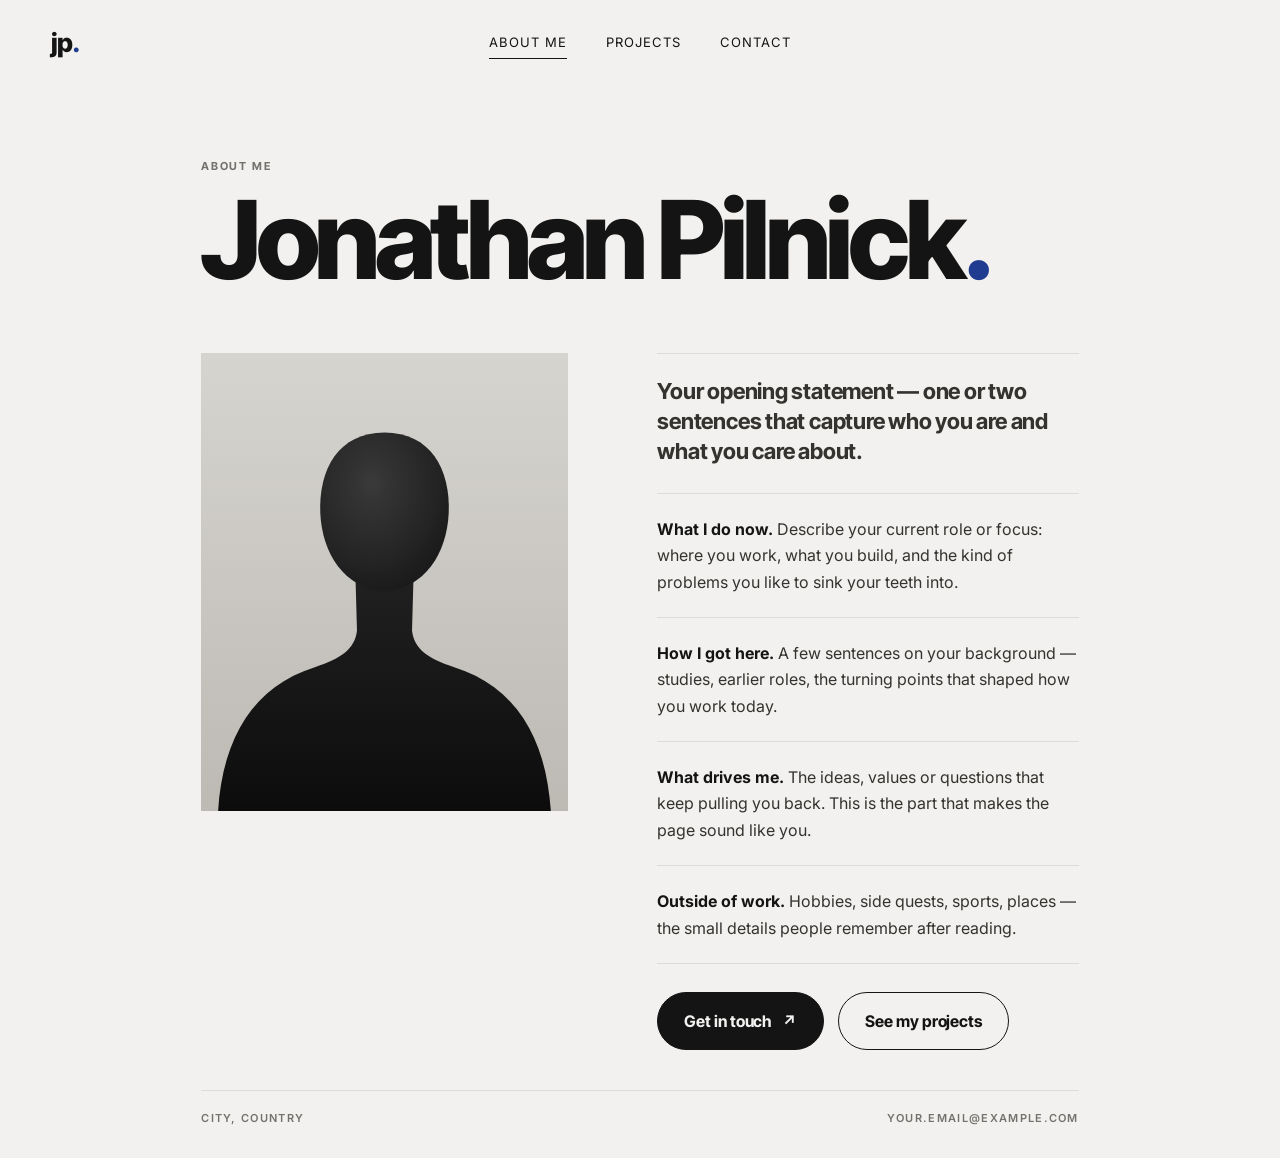
==== about.html @ 5bc0de1e "Add personal website (home, about, projects, contact)" ====
<!doctype html>
<html lang="en">
<head>
  <meta charset="utf-8">
  <meta name="viewport" content="width=device-width, initial-scale=1">
  <title>About — Jonathan Pilnick</title>
  <meta name="description" content="About Jonathan Pilnick.">
  <link rel="icon" href="favicon.svg" type="image/svg+xml">
  <link rel="preconnect" href="https://fonts.googleapis.com">
  <link rel="preconnect" href="https://fonts.gstatic.com" crossorigin>
  <link href="https://fonts.googleapis.com/css2?family=Inter:wght@400;500;600;700&family=Inter+Tight:wght@600;700;800&family=Instrument+Serif:ital@0;1&display=swap" rel="stylesheet">
  <link rel="stylesheet" href="style.css">
</head>
<body>

  <header class="site-header">
    <a class="logo" href="index.html" aria-label="Home">jp<span class="dot">.</span></a>
    <nav class="nav" aria-label="Main">
      <a href="about.html" aria-current="page">About me</a>
      <a href="projects.html">Projects</a>
      <a href="contact.html">Contact</a>
    </nav>
    <span class="spacer"></span>
  </header>

  <main class="page about">
    <span class="eyebrow rise">About me</span>
    <h1 class="display rise" style="--i:1">Jonathan Pilnick<span class="dot">.</span></h1>

    <div class="about-grid">
      <figure class="about-photo rise" style="--i:2">
        <!-- Uses the same portrait.png as the home page -->
        <img src="portrait.png" alt="Portrait of Jonathan Pilnick"
             onerror="this.onerror=null;this.src='portrait-placeholder.svg'">
      </figure>

      <!-- EDIT: your story. Each paragraph starts with a bold lead-in. -->
      <div class="about-text rise" style="--i:3">
        <p class="lead">Your opening statement — one or two sentences that capture who you are and what you care about.</p>

        <p><strong>What I do now.</strong> Describe your current role or focus: where you work, what you build, and the kind of problems you like to sink your teeth into.</p>

        <p><strong>How I got here.</strong> A few sentences on your background — studies, earlier roles, the turning points that shaped how you work today.</p>

        <p><strong>What drives me.</strong> The ideas, values or questions that keep pulling you back. This is the part that makes the page sound like you.</p>

        <p><strong>Outside of work.</strong> Hobbies, side quests, sports, places — the small details people remember after reading.</p>

        <div class="about-cta">
          <a class="btn" href="contact.html">Get in touch <span class="arrow">↗</span></a>
          <a class="btn ghost" href="projects.html">See my projects</a>
        </div>
      </div>
    </div>
  </main>

  <footer class="site-footer narrow">
    <div class="inner">
      <span data-text="location">City, Country</span>
      <a data-href="email" data-text="email" href="#">your.email@example.com</a>
    </div>
  </footer>

  <script src="main.js"></script>
</body>
</html>
---- style.css ----
/* ==========================================================================
   Jonathan Pilnick — personal site
   Colors and fonts live here. Change --accent to re-theme the whole site.
   ========================================================================== */

:root {
  --bg: #F2F1EF;          /* warm off-white page */
  --surface: #F6F5F3;     /* cards */
  --ink: #141414;         /* main text */
  --ink-2: #34332f;       /* body text */
  --muted: #74726c;       /* labels */
  --line: #dddbd6;        /* hairlines */
  --accent: #2B4CA3;      /* circle behind portrait */
  --accent-ink: #1F3C91;  /* the dot, numbers, hovers */

  --font-display: "Inter Tight", "Helvetica Neue", Arial, sans-serif;
  --font-body: "Inter", "Helvetica Neue", Arial, sans-serif;
  --font-serif: "Instrument Serif", Georgia, "Times New Roman", serif;

  --gutter: clamp(16px, 4vw, 60px);
  --ease: cubic-bezier(.2, .7, .2, 1);
}

*, *::before, *::after { box-sizing: border-box; margin: 0; padding: 0; }
html { -webkit-text-size-adjust: 100%; }
body {
  background: var(--bg);
  color: var(--ink);
  font-family: var(--font-body);
  font-size: 16px;
  line-height: 1.65;
  -webkit-font-smoothing: antialiased;
  text-rendering: optimizeLegibility;
  min-height: 100vh;
  min-height: 100svh;
  display: flex;
  flex-direction: column;
  overflow-x: hidden;
}
a { color: inherit; text-decoration: none; }
img { display: block; max-width: 100%; }
::selection { background: var(--accent); color: #fff; }
:focus-visible { outline: 2px solid var(--accent-ink); outline-offset: 3px; border-radius: 2px; }

.dot { color: var(--accent-ink); }
.arrow { display: inline-block; transition: transform .25s var(--ease); }
a:hover .arrow { transform: translate(2px, -2px); }

.eyebrow {
  font-family: var(--font-display);
  font-size: 11px;
  font-weight: 700;
  letter-spacing: .16em;
  text-transform: uppercase;
  color: var(--muted);
}

/* ---------- Header ---------- */
.site-header {
  display: grid;
  grid-template-columns: 1fr auto 1fr;
  align-items: center;
  padding: 26px var(--gutter);
  position: relative;
  z-index: 5;
}
.logo {
  justify-self: start;
  font-family: var(--font-display);
  font-weight: 800;
  font-size: 26px;
  letter-spacing: -.05em;
  line-height: 1;
}
.nav { display: flex; gap: clamp(18px, 3vw, 44px); }
.nav a {
  position: relative;
  font-size: 13px;
  letter-spacing: .08em;
  text-transform: uppercase;
  padding: 6px 0;
}
.nav a::after {
  content: "";
  position: absolute;
  left: 0; right: 0; bottom: 0;
  height: 1.5px;
  background: currentColor;
  transform: scaleX(0);
  transform-origin: left;
  transition: transform .35s var(--ease);
}
.nav a:hover::after,
.nav a[aria-current="page"]::after { transform: scaleX(1); }

/* ---------- Home hero ---------- */
.hero {
  flex: 1;
  display: grid;
  grid-template-columns: minmax(220px, 1fr) auto minmax(0, 1.2fr);
  grid-template-rows: 1fr auto;
  grid-template-areas:
    "intro    portrait name"
    "connect  portrait location";
  column-gap: clamp(28px, 4vw, 72px);
  padding: 0 var(--gutter);
  min-height: 560px;
}
.hero-intro { grid-area: intro; align-self: center; max-width: 250px; }
.hero-intro .lead {
  font-family: var(--font-display);
  font-weight: 700;
  font-size: 17px;
  line-height: 1.35;
  letter-spacing: -.01em;
  margin-bottom: 12px;
}
.hero-intro p { font-size: 14.5px; color: var(--ink-2); line-height: 1.6; }
.read-more {
  display: inline-block;
  margin-top: 16px;
  font-family: var(--font-display);
  font-weight: 700;
  font-size: 16px;
}

.hero-portrait {
  grid-area: portrait;
  align-self: end;
  justify-self: center;
  position: relative;
  --d: min(470px, 36vw, 64svh);
  width: var(--d);
  height: calc(var(--d) * 1.2);
  margin-top: 24px;
}
.hero-portrait .circle {
  position: absolute;
  top: 0; left: 0;
  width: var(--d);
  height: var(--d);
  border-radius: 50%;
  background: var(--accent);
}
.hero-portrait img {
  position: absolute;
  bottom: 0;
  left: 50%;
  transform: translateX(-50%);
  height: 88%;
  width: auto;
  max-width: 110%;
  object-fit: contain;
  object-position: bottom;
  filter: grayscale(1) contrast(1.05);
}

.hero-name-wrap { grid-area: name; align-self: center; container-type: inline-size; }
.hero-name {
  font-family: var(--font-display);
  font-weight: 800;
  font-size: min(21cqi, 140px);
  line-height: .86;
  letter-spacing: -.055em;
  margin-left: -.04em;
}

.hero-connect, .hero-location {
  align-self: end;
  padding-bottom: 26px;
  font-size: 12px;
}
.hero-connect { grid-area: connect; }
.hero-location { grid-area: location; text-align: right; }
.hero-connect .eyebrow, .hero-location .eyebrow { display: block; font-size: 10px; margin-bottom: 4px; color: var(--ink-2); }
.hero-connect .links { display: flex; gap: 4px 18px; flex-wrap: wrap; font-weight: 600; }
.hero-connect .links a:hover { color: var(--accent-ink); }

/* ---------- Inner pages ---------- */
.page { flex: 1; width: 100%; max-width: 1180px; margin: 0 auto; padding: clamp(40px, 8vh, 90px) var(--gutter) 40px; }
.page-head { text-align: center; max-width: 820px; margin: 0 auto clamp(48px, 8vh, 80px); }
.page-head .eyebrow { margin-bottom: 18px; display: block; }
.display {
  font-family: var(--font-display);
  font-weight: 800;
  font-size: clamp(46px, 7.4vw, 104px);
  line-height: .92;
  letter-spacing: -.05em;
}
.page-head .sub {
  margin: 22px auto 0;
  max-width: 480px;
  font-family: var(--font-serif);
  font-style: italic;
  font-size: clamp(18px, 2vw, 21px);
  line-height: 1.4;
  color: var(--ink-2);
}

/* ---------- About ---------- */
.about { max-width: 980px; }
.about .eyebrow { display: block; margin-bottom: 14px; }
.about .display { font-size: clamp(48px, 8.5vw, 112px); margin-bottom: clamp(40px, 7vh, 72px); }
.about-grid { display: grid; grid-template-columns: 1fr 1.15fr; gap: clamp(32px, 7vw, 90px); align-items: start; }
.about-photo {
  position: sticky;
  top: 28px;
  aspect-ratio: 4 / 5;
  background: linear-gradient(180deg, #d6d4cf, #bdbab4);
  overflow: hidden;
}
.about-photo img { width: 100%; height: 100%; object-fit: cover; object-position: center 25%; filter: grayscale(1) contrast(1.05); }
.about-text .lead {
  font-family: var(--font-display);
  font-weight: 700;
  font-size: clamp(19px, 2vw, 22px);
  line-height: 1.38;
  letter-spacing: -.01em;
  padding: 22px 0 26px;
  border-top: 1px solid var(--line);
}
.about-text p { color: var(--ink-2); padding: 22px 0; border-top: 1px solid var(--line); }
.about-text p strong { color: var(--ink); font-weight: 700; }
.about-cta {
  display: flex; gap: 14px; flex-wrap: wrap;
  padding-top: 28px; border-top: 1px solid var(--line);
}

/* ---------- Buttons ---------- */
.btn {
  display: inline-flex; align-items: center; justify-content: center; gap: 10px;
  font-family: var(--font-display);
  font-weight: 700;
  font-size: 16px;
  letter-spacing: -.005em;
  padding: 15px 26px;
  border-radius: 999px;
  border: 1.5px solid var(--ink);
  background: var(--ink);
  color: var(--bg);
  cursor: pointer;
  transition: background .25s var(--ease), border-color .25s var(--ease), color .25s var(--ease), transform .25s var(--ease);
}
.btn:hover { background: var(--accent-ink); border-color: var(--accent-ink); color: #fff; }
.btn:active { transform: scale(.98); }
.btn.ghost { background: transparent; color: var(--ink); }
.btn.ghost:hover { background: var(--ink); border-color: var(--ink); color: var(--bg); }
.btn.big { font-size: clamp(18px, 2.2vw, 22px); padding: 20px 38px; background: var(--accent); border-color: var(--accent); color: #fff; }
.btn.big:hover { background: var(--ink); border-color: var(--ink); }

/* ---------- Projects ---------- */
.projects { display: grid; grid-template-columns: repeat(2, minmax(0, 1fr)); gap: 24px; }
.project {
  display: flex; flex-direction: column;
  background: var(--surface);
  border: 1px solid var(--line);
  padding: clamp(24px, 3.4vw, 40px);
  transition: border-color .3s var(--ease), transform .3s var(--ease), box-shadow .3s var(--ease);
}
.project:hover { border-color: #bdbab3; transform: translateY(-3px); box-shadow: 0 14px 30px -18px rgba(20, 20, 20, .25); }
.project-top { display: flex; align-items: baseline; justify-content: space-between; gap: 16px; margin-bottom: 26px; }
.num { font-family: var(--font-display); font-weight: 700; font-size: 12px; color: var(--accent-ink); letter-spacing: .04em; }
.project-meta { font-size: 11px; font-weight: 600; letter-spacing: .14em; text-transform: uppercase; color: var(--muted); }
.project h2 {
  font-family: var(--font-display);
  font-weight: 700;
  font-size: clamp(24px, 2.6vw, 32px);
  line-height: 1.08;
  letter-spacing: -.035em;
  margin-bottom: 12px;
}
.project p { color: var(--ink-2); font-size: 15px; }
.tags { display: flex; flex-wrap: wrap; gap: 8px; margin: 22px 0 0; list-style: none; }
.tags li { font-size: 12px; padding: 4px 11px; border: 1px solid var(--line); border-radius: 999px; color: var(--ink-2); background: var(--bg); }
.project-link {
  margin-top: auto;
  padding-top: 26px;
  font-family: var(--font-display);
  font-weight: 700;
  font-size: 15px;
  align-self: flex-start;
}
.project-link:hover { color: var(--accent-ink); }

/* ---------- Contact ---------- */
.contact-actions { display: flex; flex-direction: column; align-items: center; gap: 16px; margin-bottom: clamp(56px, 10vh, 96px); }
.contact-actions .hint { font-size: 14px; color: var(--muted); display: flex; align-items: center; gap: 10px; flex-wrap: wrap; justify-content: center; }
.copy-btn {
  font: inherit; font-size: 13px; font-weight: 600;
  background: none; border: 0; border-bottom: 1px solid currentColor;
  color: var(--ink); cursor: pointer; padding: 0 0 1px;
}
.copy-btn:hover { color: var(--accent-ink); }
.contact-list { max-width: 760px; margin: 0 auto; list-style: none; border-top: 1px solid var(--line); }
.contact-list li { border-bottom: 1px solid var(--line); }
.contact-list a, .contact-list .row {
  display: flex; align-items: baseline; justify-content: space-between; gap: 16px;
  padding: 22px 4px;
}
.contact-list .value {
  font-family: var(--font-display);
  font-weight: 700;
  font-size: clamp(18px, 2.4vw, 26px);
  letter-spacing: -.025em;
  text-align: right;
  overflow-wrap: anywhere;
}
.contact-list a:hover .value { color: var(--accent-ink); }

/* ---------- Footer (inner pages) ---------- */
.site-footer {
  width: 100%;
  max-width: 1180px;
  margin: 0 auto;
  padding: 0 var(--gutter) 30px;
}
.site-footer .inner {
  display: flex; justify-content: space-between; gap: 16px; flex-wrap: wrap;
  border-top: 1px solid var(--line);
  padding-top: 18px;
  font-size: 11px;
  font-weight: 600;
  letter-spacing: .12em;
  text-transform: uppercase;
  color: var(--muted);
}
.site-footer a:hover { color: var(--ink); }
.site-footer.narrow { max-width: 980px; }

/* ---------- Entrance animation ---------- */
.rise { animation: rise .9s var(--ease) both; animation-delay: calc(var(--i, 0) * 90ms); }
@keyframes rise { from { opacity: 0; transform: translateY(18px); } to { opacity: 1; transform: none; } }
.pop { animation: pop 1s var(--ease) both; }
@keyframes pop { from { transform: scale(.85); opacity: 0; } to { transform: none; opacity: 1; } }
@media (prefers-reduced-motion: reduce) {
  .rise, .pop { animation: none; }
  .project, .btn, .arrow, .nav a::after { transition: none; }
}

/* ---------- Responsive ---------- */
@media (max-width: 900px) {
  .site-header { grid-template-columns: auto 1fr; padding-top: 20px; padding-bottom: 20px; }
  .site-header .spacer { display: none; }
  .nav { justify-self: end; gap: 18px; }
  .nav a { font-size: 12px; letter-spacing: .06em; }

  .hero {
    grid-template-columns: 1fr 1fr;
    grid-template-rows: auto auto auto auto;
    grid-template-areas:
      "name     name"
      "intro    intro"
      "portrait portrait"
      "connect  location";
    row-gap: 28px;
    min-height: 0;
    padding-top: 16px;
  }
  .hero-name { font-size: min(19cqi, 120px); }
  .hero-intro { max-width: 440px; }
  .hero-portrait { --d: min(78vw, 420px); margin-top: 0; }
  .hero-connect, .hero-location { padding-top: 18px; border-top: 1px solid var(--line); margin-top: -28px; }
  .hero-location { text-align: right; }

  .about-grid { grid-template-columns: 1fr; }
  .about-photo { position: relative; top: 0; max-width: 420px; }
  .projects { grid-template-columns: 1fr; }
}
@media (max-width: 560px) {
  .hero {
    grid-template-areas:
      "name     name"
      "intro    intro"
      "portrait portrait"
      "connect  connect"
      "location location";
  }
  .hero-location { text-align: left; border-top: 0; margin-top: -40px; padding-top: 0; }
}
@media (max-width: 420px) {
  .logo { font-size: 22px; }
  .nav { gap: 14px; }
  .nav a { font-size: 11px; letter-spacing: .04em; }
  .contact-list a, .contact-list .row { flex-direction: column; gap: 4px; }
  .contact-list .value { text-align: left; }
}
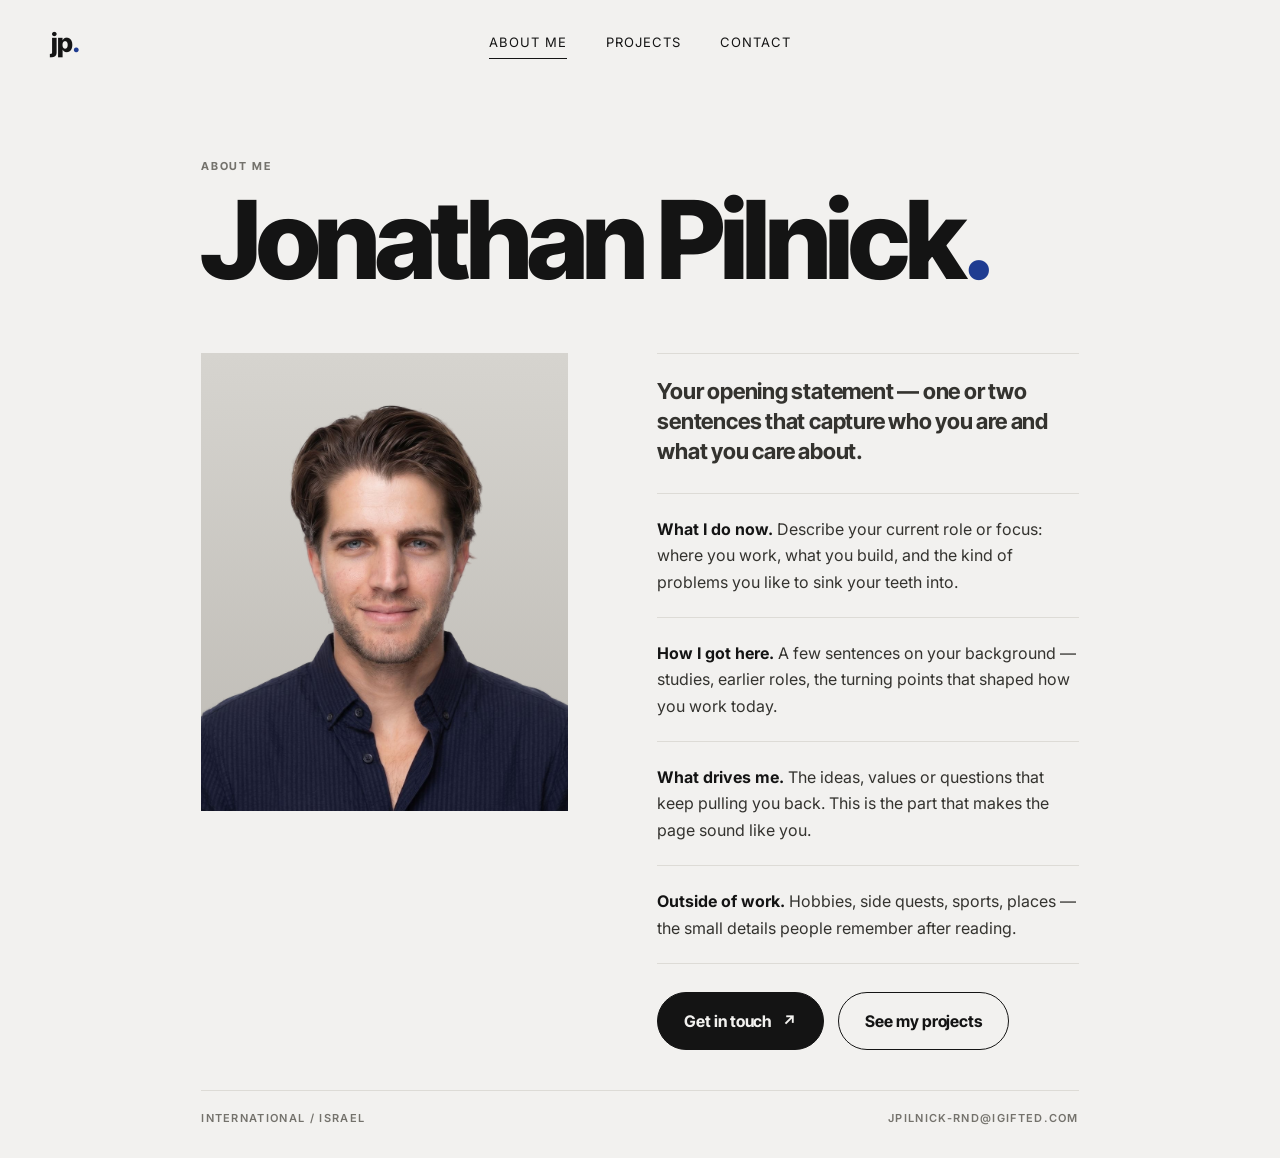
==== commit b4619f4e: "Add real details, home text and the four projects" ====
--- a/about.html
+++ b/about.html
@@ -56,8 +56,8 @@
 
   <footer class="site-footer narrow">
     <div class="inner">
-      <span data-text="location">City, Country</span>
-      <a data-href="email" data-text="email" href="#">your.email@example.com</a>
+      <span data-text="location">International / Israel</span>
+      <a data-href="email" data-text="email" href="mailto:jpilnick-rnd@igifted.com">jpilnick-rnd@igifted.com</a>
     </div>
   </footer>
 
--- a/style.css
+++ b/style.css
@@ -39,6 +39,7 @@
 }
 a { color: inherit; text-decoration: none; }
 img { display: block; max-width: 100%; }
+[hidden] { display: none !important; }
 ::selection { background: var(--accent); color: #fff; }
 :focus-visible { outline: 2px solid var(--accent-ink); outline-offset: 3px; border-radius: 2px; }
 
@@ -124,35 +125,52 @@
   font-size: 16px;
 }
 
+/* Portrait: a cut-out photo on the blue circle.
+   Below the circle's middle the photo is clipped to the circle;
+   above it the hair is free to break out of the top. */
 .hero-portrait {
   grid-area: portrait;
-  align-self: end;
+  align-self: center;
   justify-self: center;
   position: relative;
-  --d: min(470px, 36vw, 64svh);
+  --d: min(460px, 34vw, 58svh);         /* circle diameter */
+  --pop: calc(var(--d) * var(--pop-k, .12)); /* how far the head rises above the circle */
+  --c: calc(var(--pop) + var(--d) / 2);  /* circle centre (from top) */
   width: var(--d);
-  height: calc(var(--d) * 1.2);
-  margin-top: 24px;
+  height: calc(var(--d) + var(--pop));
+  margin: 24px 0 40px;
 }
 .hero-portrait .circle {
   position: absolute;
-  top: 0; left: 0;
+  top: var(--pop); left: 0;
   width: var(--d);
   height: var(--d);
   border-radius: 50%;
   background: var(--accent);
 }
+.hero-portrait .cutout {
+  position: absolute;
+  inset: 0;
+  -webkit-mask-image:
+    radial-gradient(circle at 50% var(--c), #000 calc(var(--d) / 2 - 1px), transparent calc(var(--d) / 2)),
+    linear-gradient(#000, #000);
+  -webkit-mask-size: 100% 100%, 100% var(--c);
+  -webkit-mask-repeat: no-repeat;
+  mask-image:
+    radial-gradient(circle at 50% var(--c), #000 calc(var(--d) / 2 - 1px), transparent calc(var(--d) / 2)),
+    linear-gradient(#000, #000);
+  mask-size: 100% 100%, 100% var(--c);
+  mask-repeat: no-repeat;
+}
 .hero-portrait img {
   position: absolute;
-  bottom: 0;
+  top: 0;
   left: 50%;
-  transform: translateX(-50%);
-  height: 88%;
-  width: auto;
-  max-width: 110%;
-  object-fit: contain;
-  object-position: bottom;
-  filter: grayscale(1) contrast(1.05);
+  translate: -50% 0;
+  width: calc(var(--d) * var(--img-k, 1.02));
+  max-width: none;
+  height: auto;
+  /* for a black-and-white photo add:  filter: grayscale(1) contrast(1.06); */
 }
 
 .hero-name-wrap { grid-area: name; align-self: center; container-type: inline-size; }
@@ -209,7 +227,7 @@
   background: linear-gradient(180deg, #d6d4cf, #bdbab4);
   overflow: hidden;
 }
-.about-photo img { width: 100%; height: 100%; object-fit: cover; object-position: center 25%; filter: grayscale(1) contrast(1.05); }
+.about-photo img { width: 100%; height: 100%; object-fit: contain; object-position: center bottom; }
 .about-text .lead {
   font-family: var(--font-display);
   font-weight: 700;
@@ -270,6 +288,22 @@
   margin-bottom: 12px;
 }
 .project p { color: var(--ink-2); font-size: 15px; }
+.badge {
+  display: inline-block;
+  align-self: flex-start;
+  margin-bottom: 16px;
+  padding: 5px 12px;
+  border-radius: 999px;
+  background: var(--accent-ink);
+  color: #fff;
+  font-size: 11px;
+  font-weight: 700;
+  letter-spacing: .1em;
+  text-transform: uppercase;
+}
+.sub-projects { list-style: none; margin-top: 22px; border-top: 1px solid var(--line); }
+.sub-projects li { padding: 12px 0; border-bottom: 1px solid var(--line); font-size: 14.5px; color: var(--ink-2); }
+.sub-projects strong { color: var(--ink); font-weight: 700; }
 .tags { display: flex; flex-wrap: wrap; gap: 8px; margin: 22px 0 0; list-style: none; }
 .tags li { font-size: 12px; padding: 4px 11px; border: 1px solid var(--line); border-radius: 999px; color: var(--ink-2); background: var(--bg); }
 .project-link {
@@ -358,7 +392,7 @@
   }
   .hero-name { font-size: min(19cqi, 120px); }
   .hero-intro { max-width: 440px; }
-  .hero-portrait { --d: min(78vw, 420px); margin-top: 0; }
+  .hero-portrait { --d: min(78vw, 420px); margin: 0; }
   .hero-connect, .hero-location { padding-top: 18px; border-top: 1px solid var(--line); margin-top: -28px; }
   .hero-location { text-align: right; }
 
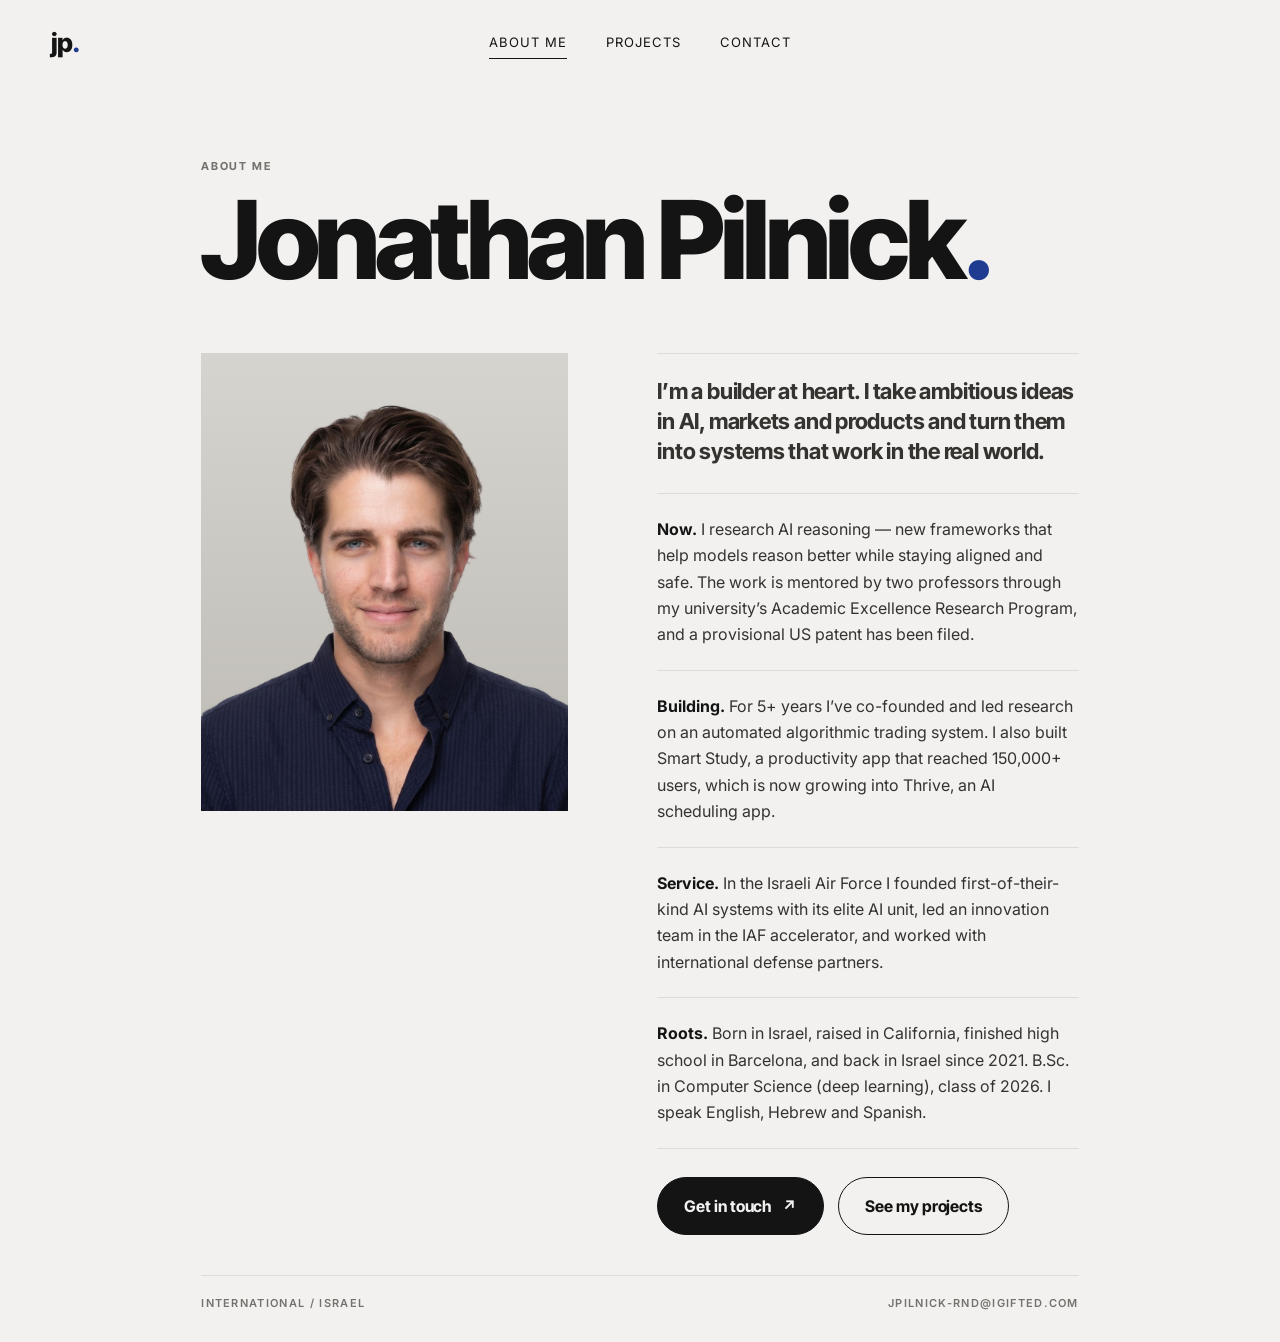
==== commit 4d55b293: "Add patent-pending seal and write About page" ====
--- a/about.html
+++ b/about.html
@@ -4,7 +4,7 @@
   <meta charset="utf-8">
   <meta name="viewport" content="width=device-width, initial-scale=1">
   <title>About — Jonathan Pilnick</title>
-  <meta name="description" content="About Jonathan Pilnick.">
+  <meta name="description" content="About Jonathan Pilnick — AI researcher, builder and founder based in Israel.">
   <link rel="icon" href="favicon.svg" type="image/svg+xml">
   <link rel="preconnect" href="https://fonts.googleapis.com">
   <link rel="preconnect" href="https://fonts.gstatic.com" crossorigin>
@@ -36,15 +36,15 @@
 
       <!-- EDIT: your story. Each paragraph starts with a bold lead-in. -->
       <div class="about-text rise" style="--i:3">
-        <p class="lead">Your opening statement — one or two sentences that capture who you are and what you care about.</p>
+        <p class="lead">I’m a builder at heart. I take ambitious ideas in AI, markets and products and turn them into systems that work in the real world.</p>
 
-        <p><strong>What I do now.</strong> Describe your current role or focus: where you work, what you build, and the kind of problems you like to sink your teeth into.</p>
+        <p><strong>Now.</strong> I research AI reasoning — new frameworks that help models reason better while staying aligned and safe. The work is mentored by two professors through my university’s Academic Excellence Research Program, and a provisional US patent has been filed.</p>
 
-        <p><strong>How I got here.</strong> A few sentences on your background — studies, earlier roles, the turning points that shaped how you work today.</p>
+        <p><strong>Building.</strong> For 5+ years I’ve co-founded and led research on an automated algorithmic trading system. I also built Smart Study, a productivity app that reached 150,000+ users, which is now growing into Thrive, an AI scheduling app.</p>
 
-        <p><strong>What drives me.</strong> The ideas, values or questions that keep pulling you back. This is the part that makes the page sound like you.</p>
+        <p><strong>Service.</strong> In the Israeli Air Force I founded first-of-their-kind AI systems with its elite AI unit, led an innovation team in the IAF accelerator, and worked with international defense partners.</p>
 
-        <p><strong>Outside of work.</strong> Hobbies, side quests, sports, places — the small details people remember after reading.</p>
+        <p><strong>Roots.</strong> Born in Israel, raised in California, finished high school in Barcelona, and back in Israel since 2021. B.Sc. in Computer Science (deep learning), class of 2026. I speak English, Hebrew and Spanish.</p>
 
         <div class="about-cta">
           <a class="btn" href="contact.html">Get in touch <span class="arrow">↗</span></a>
--- a/style.css
+++ b/style.css
@@ -301,6 +301,17 @@
   letter-spacing: .1em;
   text-transform: uppercase;
 }
+.project-head { display: flex; align-items: center; justify-content: space-between; gap: 16px; margin: -8px 0 14px; }
+.project-head h2 { margin-bottom: 0; }
+.seal {
+  flex: none;
+  width: clamp(92px, 9vw, 118px);
+  height: auto;
+  transform: rotate(-8deg);
+  filter: drop-shadow(0 6px 10px rgba(90, 60, 10, .18));
+  transition: transform .4s var(--ease);
+}
+.project:hover .seal { transform: rotate(0deg) scale(1.04); }
 .sub-projects { list-style: none; margin-top: 22px; border-top: 1px solid var(--line); }
 .sub-projects li { padding: 12px 0; border-bottom: 1px solid var(--line); font-size: 14.5px; color: var(--ink-2); }
 .sub-projects strong { color: var(--ink); font-weight: 700; }
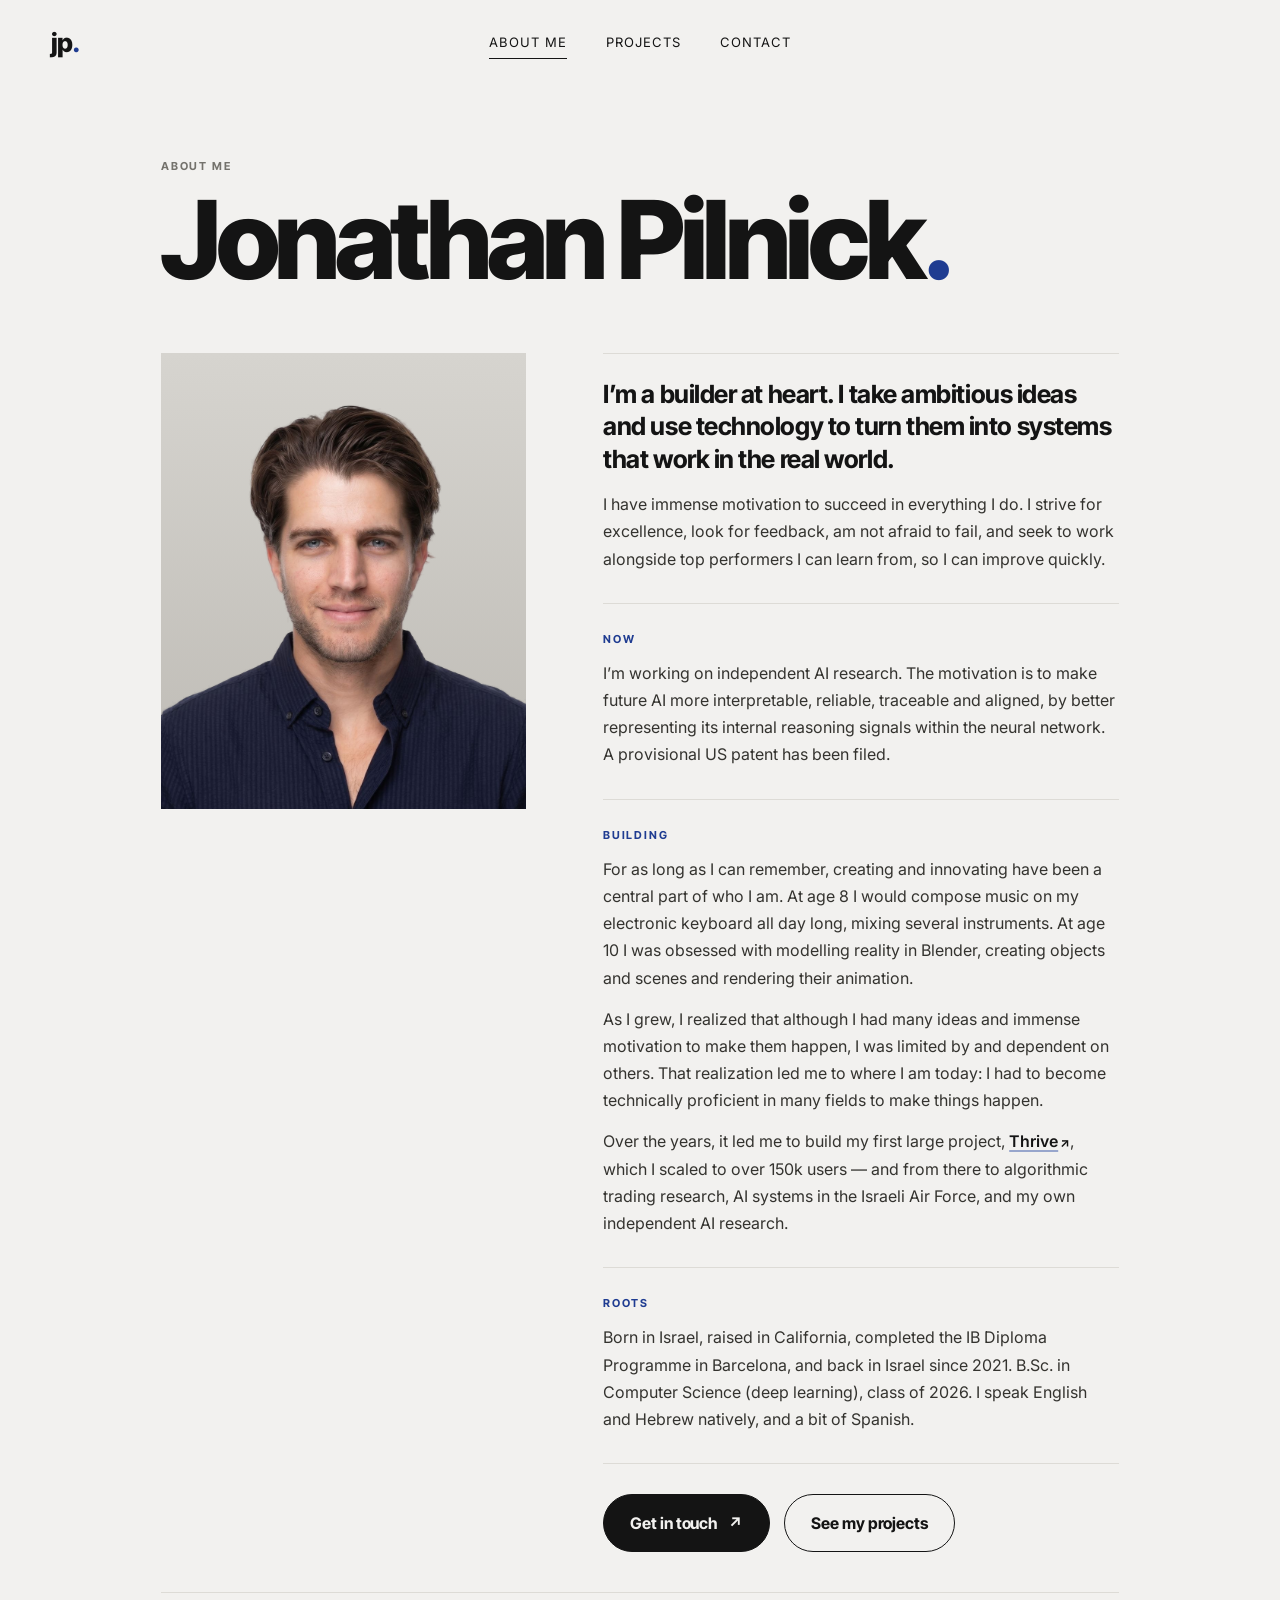
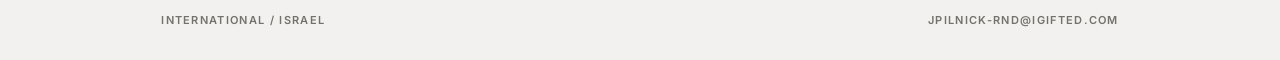
==== commit fa9e91f2: "Apply content edits; redesign projects as case-study cards" ====
--- a/about.html
+++ b/about.html
@@ -34,17 +34,29 @@
              onerror="this.onerror=null;this.src='portrait-placeholder.svg'">
       </figure>
 
-      <!-- EDIT: your story. Each paragraph starts with a bold lead-in. -->
+      <!-- EDIT: your story. Each block has a small label and one or more paragraphs. -->
       <div class="about-text rise" style="--i:3">
-        <p class="lead">I’m a builder at heart. I take ambitious ideas in AI, markets and products and turn them into systems that work in the real world.</p>
+        <div class="about-intro">
+          <p class="lead">I’m a builder at heart. I take ambitious ideas and use technology to turn them into systems that work in the real world.</p>
+          <p>I have immense motivation to succeed in everything I do. I strive for excellence, look for feedback, am not afraid to fail, and seek to work alongside top performers I can learn from, so I can improve quickly.</p>
+        </div>
 
-        <p><strong>Now.</strong> I research AI reasoning — new frameworks that help models reason better while staying aligned and safe. The work is mentored by two professors through my university’s Academic Excellence Research Program, and a provisional US patent has been filed.</p>
+        <section class="about-block">
+          <h2 class="about-label">Now</h2>
+          <p>I’m working on independent AI research. The motivation is to make future AI more interpretable, reliable, traceable and aligned, by better representing its internal reasoning signals within the neural network. A provisional US patent has been filed.</p>
+        </section>
 
-        <p><strong>Building.</strong> For 5+ years I’ve co-founded and led research on an automated algorithmic trading system. I also built Smart Study, a productivity app that reached 150,000+ users, which is now growing into Thrive, an AI scheduling app.</p>
+        <section class="about-block">
+          <h2 class="about-label">Building</h2>
+          <p>For as long as I can remember, creating and innovating have been a central part of who I am. At age 8 I would compose music on my electronic keyboard all day long, mixing several instruments. At age 10 I was obsessed with modelling reality in Blender, creating objects and scenes and rendering their animation.</p>
+          <p>As I grew, I realized that although I had many ideas and immense motivation to make them happen, I was limited by and dependent on others. That realization led me to where I am today: I had to become technically proficient in many fields to make things happen.</p>
+          <p>Over the years, it led me to build my first large project, <a href="https://thrive-app.info/" target="_blank" rel="noopener">Thrive</a>, which I scaled to over 150k users — and from there to algorithmic trading research, AI systems in the Israeli Air Force, and my own independent AI research.</p>
+        </section>
 
-        <p><strong>Service.</strong> In the Israeli Air Force I founded first-of-their-kind AI systems with its elite AI unit, led an innovation team in the IAF accelerator, and worked with international defense partners.</p>
-
-        <p><strong>Roots.</strong> Born in Israel, raised in California, finished high school in Barcelona, and back in Israel since 2021. B.Sc. in Computer Science (deep learning), class of 2026. I speak English, Hebrew and Spanish.</p>
+        <section class="about-block">
+          <h2 class="about-label">Roots</h2>
+          <p>Born in Israel, raised in California, completed the IB Diploma Programme in Barcelona, and back in Israel since 2021. B.Sc. in Computer Science (deep learning), class of 2026. I speak English and Hebrew natively, and a bit of Spanish.</p>
+        </section>
 
         <div class="about-cta">
           <a class="btn" href="contact.html">Get in touch <span class="arrow">↗</span></a>
--- a/style.css
+++ b/style.css
@@ -216,10 +216,10 @@
 }
 
 /* ---------- About ---------- */
-.about { max-width: 980px; }
+.about { max-width: 1060px; }
 .about .eyebrow { display: block; margin-bottom: 14px; }
 .about .display { font-size: clamp(48px, 8.5vw, 112px); margin-bottom: clamp(40px, 7vh, 72px); }
-.about-grid { display: grid; grid-template-columns: 1fr 1.15fr; gap: clamp(32px, 7vw, 90px); align-items: start; }
+.about-grid { display: grid; grid-template-columns: minmax(0, .85fr) minmax(0, 1.2fr); gap: clamp(32px, 6vw, 88px); align-items: start; }
 .about-photo {
   position: sticky;
   top: 28px;
@@ -228,21 +228,55 @@
   overflow: hidden;
 }
 .about-photo img { width: 100%; height: 100%; object-fit: contain; object-position: center bottom; }
-.about-text .lead {
-  font-family: var(--font-display);
-  font-weight: 700;
-  font-size: clamp(19px, 2vw, 22px);
-  line-height: 1.38;
-  letter-spacing: -.01em;
-  padding: 22px 0 26px;
-  border-top: 1px solid var(--line);
-}
-.about-text p { color: var(--ink-2); padding: 22px 0; border-top: 1px solid var(--line); }
-.about-text p strong { color: var(--ink); font-weight: 700; }
+.about-intro { border-top: 1px solid var(--line); padding: 24px 0 30px; }
+.about-intro .lead {
+  font-family: var(--font-display);
+  font-weight: 700;
+  font-size: clamp(20px, 2.1vw, 25px);
+  line-height: 1.3;
+  letter-spacing: -.018em;
+  color: var(--ink);
+  margin-bottom: 16px;
+}
+.about-intro p { color: var(--ink-2); font-size: 16px; line-height: 1.7; }
+.about-block { border-top: 1px solid var(--line); padding: 26px 0 30px; }
+.about-label {
+  font-family: var(--font-display);
+  font-size: 11px;
+  font-weight: 700;
+  letter-spacing: .16em;
+  text-transform: uppercase;
+  color: var(--accent-ink);
+  margin-bottom: 12px;
+}
+.about-block p { color: var(--ink-2); font-size: 16px; line-height: 1.7; }
+.about-block p + p { margin-top: 14px; }
 .about-cta {
   display: flex; gap: 14px; flex-wrap: wrap;
-  padding-top: 28px; border-top: 1px solid var(--line);
-}
+  padding-top: 30px; border-top: 1px solid var(--line);
+}
+
+/* In-text links */
+.about-block a, .project .desc a, .sub-projects a {
+  color: var(--ink);
+  font-weight: 600;
+  text-decoration: underline;
+  text-decoration-color: rgba(43, 76, 163, .45);
+  text-decoration-thickness: 1.5px;
+  text-underline-offset: 3px;
+  transition: color .2s var(--ease), text-decoration-color .2s var(--ease);
+}
+.about-block a:hover, .project .desc a:hover, .sub-projects a:hover { color: var(--accent-ink); text-decoration-color: var(--accent-ink); }
+.about-block a[target="_blank"]::after, .project .desc a[target="_blank"]::after, .sub-projects a[target="_blank"]::after {
+  content: "↗";
+  display: inline-block;
+  margin-left: 2px;
+  font-size: .78em;
+  font-weight: 700;
+  text-decoration: none;
+  transition: transform .2s var(--ease);
+}
+.about-block a:hover::after, .project .desc a:hover::after, .sub-projects a:hover::after { transform: translate(1px, -1px); }
 
 /* ---------- Buttons ---------- */
 .btn {
@@ -267,31 +301,47 @@
 .btn.big:hover { background: var(--ink); border-color: var(--ink); }
 
 /* ---------- Projects ---------- */
-.projects { display: grid; grid-template-columns: repeat(2, minmax(0, 1fr)); gap: 24px; }
+.projects { display: flex; flex-direction: column; gap: clamp(20px, 3vw, 28px); }
 .project {
-  display: flex; flex-direction: column;
+  display: grid;
+  grid-template-columns: minmax(0, 1fr) minmax(0, 1.08fr);
+  gap: clamp(28px, 5vw, 76px);
   background: var(--surface);
   border: 1px solid var(--line);
-  padding: clamp(24px, 3.4vw, 40px);
-  transition: border-color .3s var(--ease), transform .3s var(--ease), box-shadow .3s var(--ease);
-}
-.project:hover { border-color: #bdbab3; transform: translateY(-3px); box-shadow: 0 14px 30px -18px rgba(20, 20, 20, .25); }
-.project-top { display: flex; align-items: baseline; justify-content: space-between; gap: 16px; margin-bottom: 26px; }
+  padding: clamp(24px, 4vw, 52px);
+  transition: border-color .3s var(--ease), box-shadow .3s var(--ease);
+}
+.project:hover { border-color: #c9c6bf; box-shadow: 0 22px 44px -32px rgba(20, 20, 20, .3); }
+.project.featured {
+  background:
+    radial-gradient(420px circle at 12% 30%, rgba(196, 150, 60, .11), transparent 70%),
+    var(--surface);
+}
+.project-main { display: flex; flex-direction: column; min-width: 0; }
+.project-top { display: flex; align-items: baseline; justify-content: space-between; gap: 16px; margin-bottom: 28px; }
 .num { font-family: var(--font-display); font-weight: 700; font-size: 12px; color: var(--accent-ink); letter-spacing: .04em; }
-.project-meta { font-size: 11px; font-weight: 600; letter-spacing: .14em; text-transform: uppercase; color: var(--muted); }
+.project-meta { font-size: 11px; font-weight: 600; letter-spacing: .14em; text-transform: uppercase; color: var(--muted); text-align: right; white-space: nowrap; }
 .project h2 {
   font-family: var(--font-display);
   font-weight: 700;
-  font-size: clamp(24px, 2.6vw, 32px);
-  line-height: 1.08;
-  letter-spacing: -.035em;
-  margin-bottom: 12px;
-}
-.project p { color: var(--ink-2); font-size: 15px; }
+  font-size: clamp(28px, 3.1vw, 40px);
+  line-height: 1.04;
+  letter-spacing: -.04em;
+  margin-bottom: 10px;
+}
+.project .role {
+  margin: 0 0 18px;
+  font-size: 11px;
+  font-weight: 700;
+  letter-spacing: .14em;
+  text-transform: uppercase;
+  color: var(--accent-ink);
+}
+.project .desc { color: var(--ink-2); font-size: 16px; line-height: 1.68; }
 .badge {
   display: inline-block;
   align-self: flex-start;
-  margin-bottom: 16px;
+  margin-bottom: 18px;
   padding: 5px 12px;
   border-radius: 999px;
   background: var(--accent-ink);
@@ -301,31 +351,58 @@
   letter-spacing: .1em;
   text-transform: uppercase;
 }
-.project-head { display: flex; align-items: center; justify-content: space-between; gap: 16px; margin: -8px 0 14px; }
-.project-head h2 { margin-bottom: 0; }
+.seal-row { display: flex; align-items: center; gap: 16px; margin: -8px 0 16px; }
 .seal {
+  display: block;
   flex: none;
-  width: clamp(92px, 9vw, 118px);
+  width: clamp(104px, 9vw, 124px);
   height: auto;
-  transform: rotate(-8deg);
-  filter: drop-shadow(0 6px 10px rgba(90, 60, 10, .18));
-  transition: transform .4s var(--ease);
-}
-.project:hover .seal { transform: rotate(0deg) scale(1.04); }
-.sub-projects { list-style: none; margin-top: 22px; border-top: 1px solid var(--line); }
-.sub-projects li { padding: 12px 0; border-bottom: 1px solid var(--line); font-size: 14.5px; color: var(--ink-2); }
-.sub-projects strong { color: var(--ink); font-weight: 700; }
-.tags { display: flex; flex-wrap: wrap; gap: 8px; margin: 22px 0 0; list-style: none; }
+  transform: rotate(-6deg);
+  transition: transform .5s var(--ease);
+}
+.project:hover .seal { transform: rotate(0deg) scale(1.03); }
+.seal-row figcaption {
+  font-size: 10.5px;
+  font-weight: 700;
+  letter-spacing: .16em;
+  text-transform: uppercase;
+  color: #8a6a2c;
+}
+.tags { display: flex; flex-wrap: wrap; gap: 8px; margin: 24px 0 0; list-style: none; }
 .tags li { font-size: 12px; padding: 4px 11px; border: 1px solid var(--line); border-radius: 999px; color: var(--ink-2); background: var(--bg); }
-.project-link {
-  margin-top: auto;
-  padding-top: 26px;
-  font-family: var(--font-display);
-  font-weight: 700;
+
+.project-detail { min-width: 0; padding-left: clamp(0px, 4vw, 60px); border-left: 1px solid var(--line); }
+.detail-label {
+  font-family: var(--font-display);
+  font-size: 11px;
+  font-weight: 700;
+  letter-spacing: .16em;
+  text-transform: uppercase;
+  color: var(--muted);
+  margin-bottom: 6px;
+}
+.sub-projects { list-style: none; counter-reset: sp; }
+.sub-projects li {
+  position: relative;
+  counter-increment: sp;
+  padding: 14px 0 14px 34px;
+  border-bottom: 1px solid var(--line);
   font-size: 15px;
-  align-self: flex-start;
-}
-.project-link:hover { color: var(--accent-ink); }
+  line-height: 1.6;
+  color: var(--ink-2);
+}
+.sub-projects li:last-child { border-bottom: 0; padding-bottom: 0; }
+.sub-projects li::before {
+  content: counter(sp, decimal-leading-zero);
+  position: absolute;
+  left: 0;
+  top: 17px;
+  font-family: var(--font-display);
+  font-size: 11px;
+  font-weight: 700;
+  letter-spacing: .04em;
+  color: var(--accent-ink);
+}
 
 /* ---------- Contact ---------- */
 .contact-actions { display: flex; flex-direction: column; align-items: center; gap: 16px; margin-bottom: clamp(56px, 10vh, 96px); }
@@ -370,7 +447,7 @@
   color: var(--muted);
 }
 .site-footer a:hover { color: var(--ink); }
-.site-footer.narrow { max-width: 980px; }
+.site-footer.narrow { max-width: 1060px; }
 
 /* ---------- Entrance animation ---------- */
 .rise { animation: rise .9s var(--ease) both; animation-delay: calc(var(--i, 0) * 90ms); }
@@ -379,10 +456,14 @@
 @keyframes pop { from { transform: scale(.85); opacity: 0; } to { transform: none; opacity: 1; } }
 @media (prefers-reduced-motion: reduce) {
   .rise, .pop { animation: none; }
-  .project, .btn, .arrow, .nav a::after { transition: none; }
+  .project, .btn, .arrow, .nav a::after, .seal { transition: none; }
 }
 
 /* ---------- Responsive ---------- */
+@media (max-width: 960px) {
+  .project { grid-template-columns: 1fr; gap: 28px; }
+  .project-detail { padding-left: 0; border-left: 0; padding-top: 24px; border-top: 1px solid var(--line); }
+}
 @media (max-width: 900px) {
   .site-header { grid-template-columns: auto 1fr; padding-top: 20px; padding-bottom: 20px; }
   .site-header .spacer { display: none; }
@@ -409,7 +490,6 @@
 
   .about-grid { grid-template-columns: 1fr; }
   .about-photo { position: relative; top: 0; max-width: 420px; }
-  .projects { grid-template-columns: 1fr; }
 }
 @media (max-width: 560px) {
   .hero {
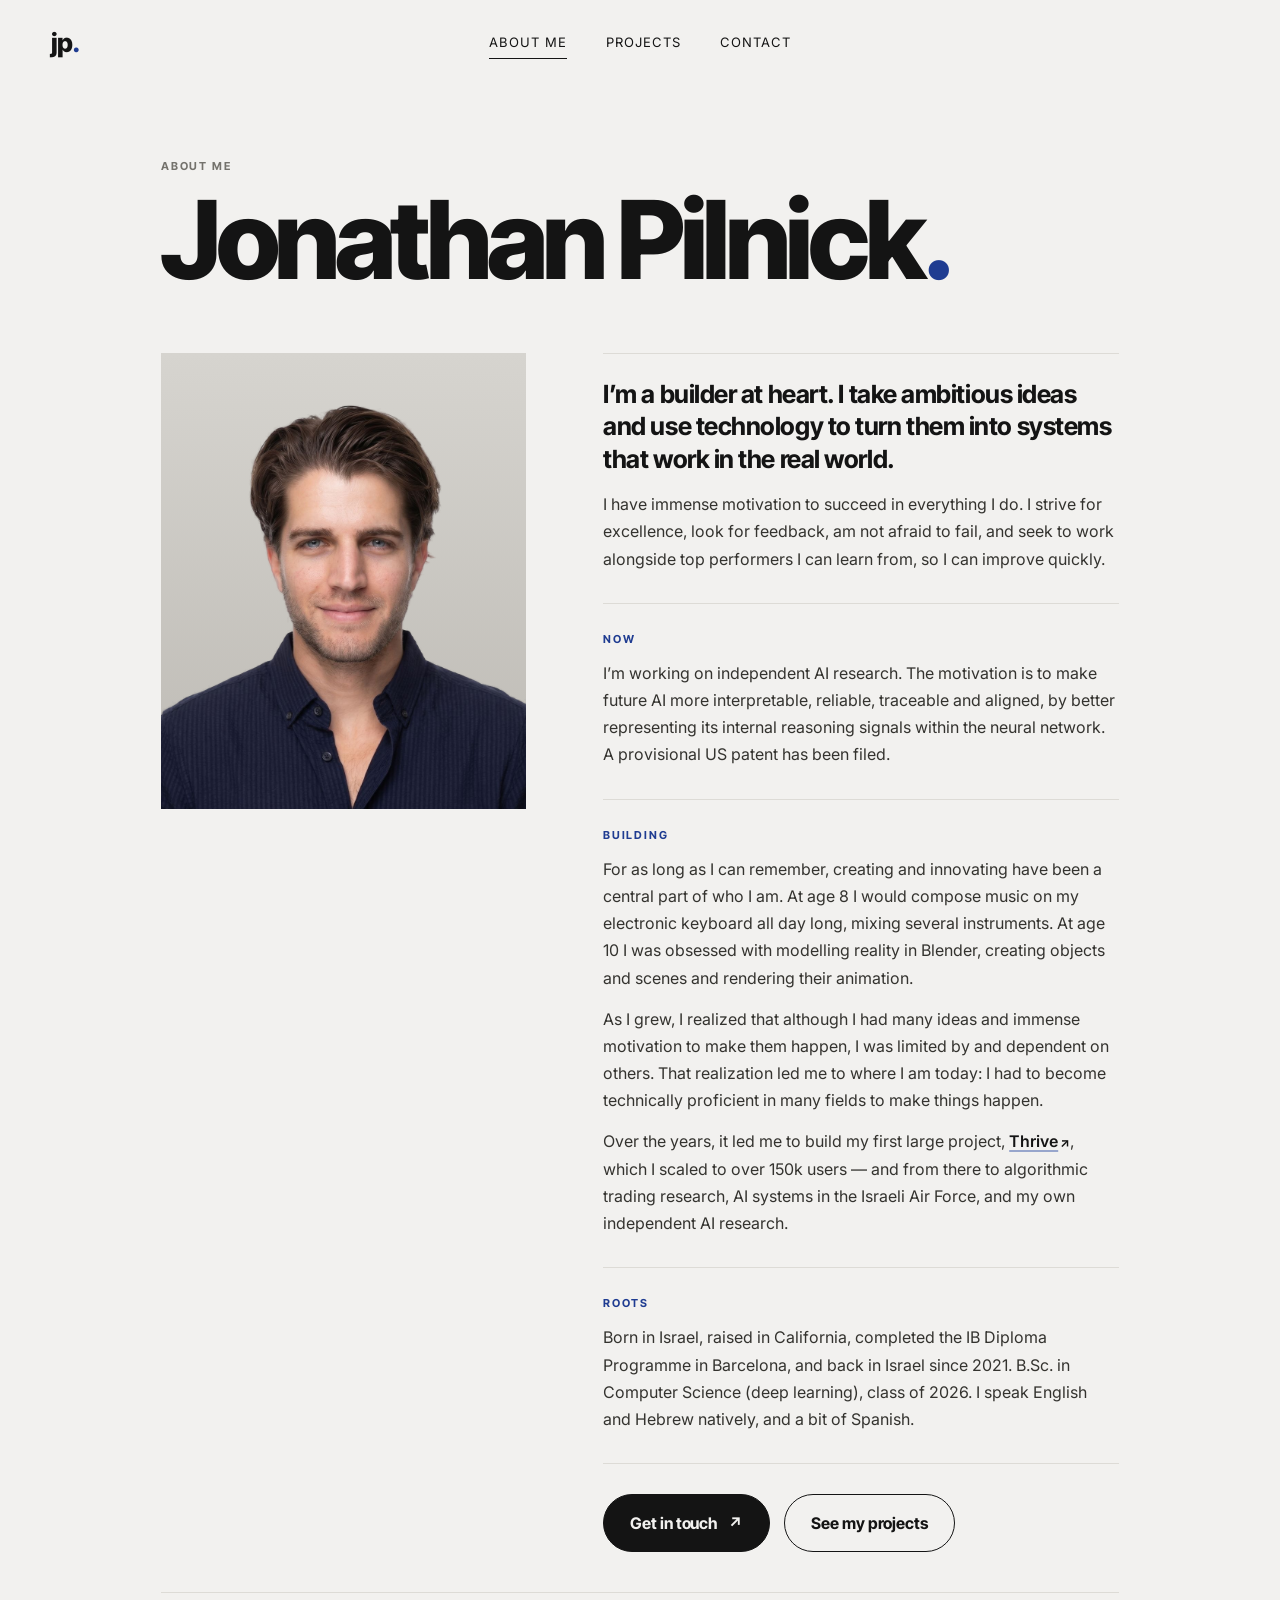
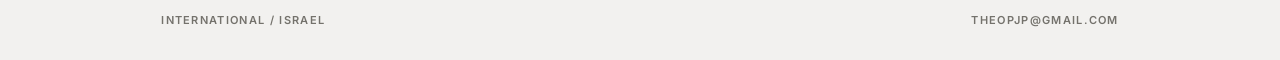
==== commit e0ed3167: "Change email to theopjp@gmail.com" ====
--- a/about.html
+++ b/about.html
@@ -69,7 +69,7 @@
   <footer class="site-footer narrow">
     <div class="inner">
       <span data-text="location">International / Israel</span>
-      <a data-href="email" data-text="email" href="mailto:jpilnick-rnd@igifted.com">jpilnick-rnd@igifted.com</a>
+      <a data-href="email" data-text="email" href="mailto:theopjp@gmail.com">theopjp@gmail.com</a>
     </div>
   </footer>
 
